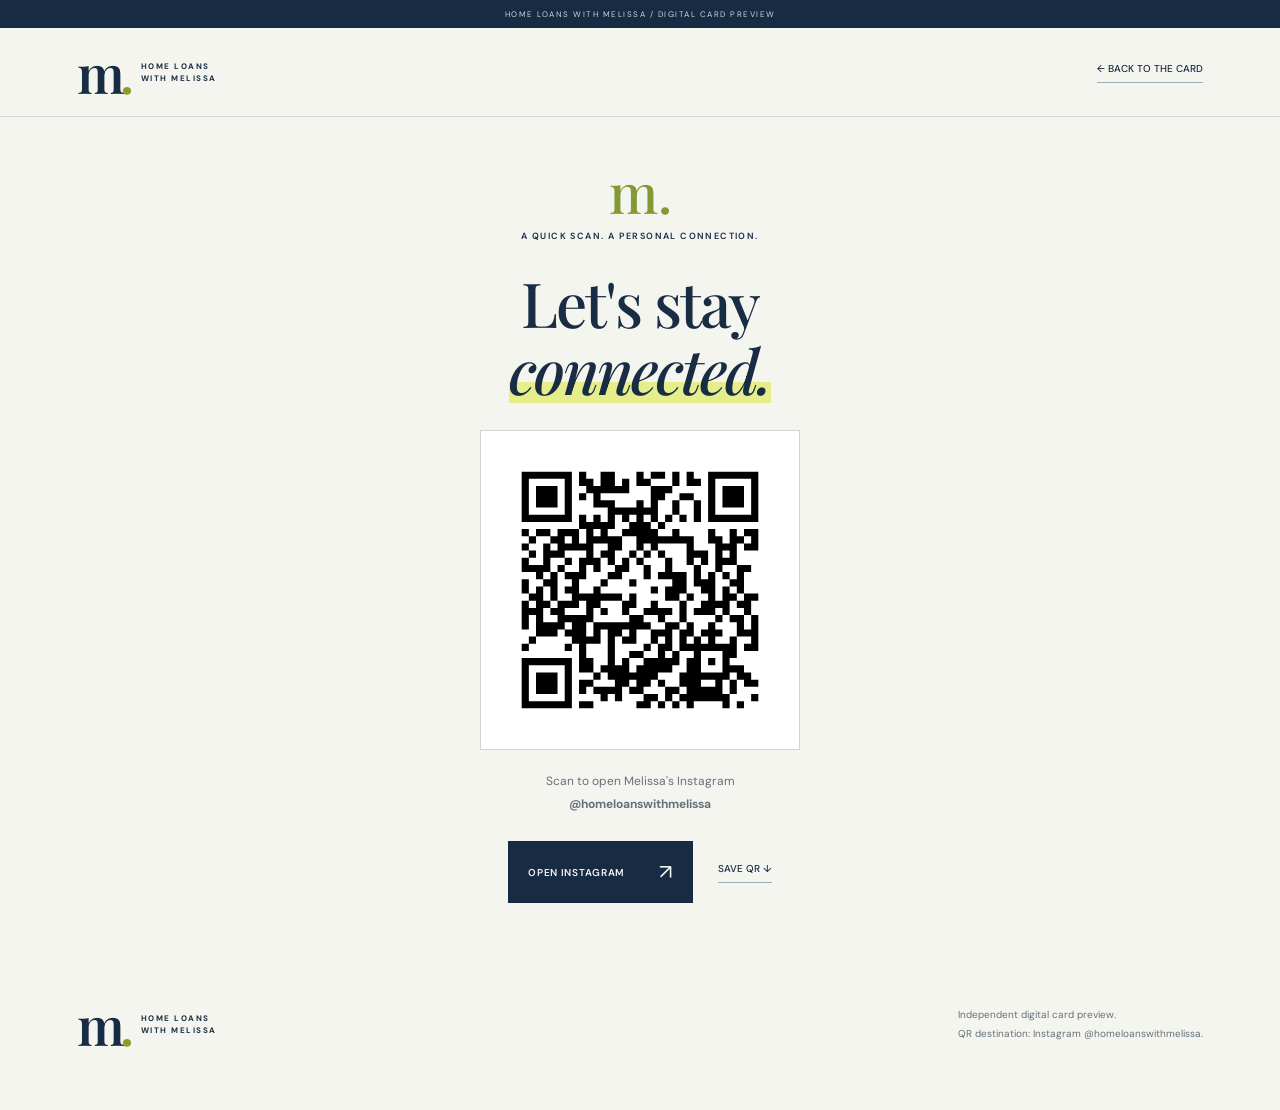
==== qr.html @ b6557d93 "Publish Melissa Monjaraz interactive digital card" ====
<!doctype html><html lang="en"><head><meta charset="utf-8"><meta name="viewport" content="width=device-width,initial-scale=1"><meta name="theme-color" content="#172b43"><title>Melissa Monjaraz · Instagram QR</title><link rel="stylesheet" href="style.css"></head><body><div class="preview">HOME LOANS WITH MELISSA / DIGITAL CARD PREVIEW</div><div class="page qr-page"><header><a class="brand" href="index.html" aria-label="Melissa Monjaraz home"><span class="monogram">m<span>.</span></span><span>HOME LOANS<br>WITH MELISSA</span></a><a class="text-link" href="index.html">← BACK TO THE CARD</a></header><main class="qr-main"><span aria-hidden="true">m.</span><p class="eyebrow">A QUICK SCAN. A PERSONAL CONNECTION.</p><h1>Let's stay<br><em>connected.</em></h1><div class="qr-box"><img class="qr-image" src="instagram-qr.svg" width="444" height="444" alt="Scan to open Instagram @homeloanswithmelissa"></div><p>Scan to open Melissa's Instagram<br><strong>@homeloanswithmelissa</strong></p><div class="qr-actions"><a class="button navy" href="https://www.instagram.com/homeloanswithmelissa/" target="_blank" rel="noopener">OPEN INSTAGRAM <span>↗</span></a><a class="text-link" href="instagram-qr.png" download="Melissa-Monjaraz-Instagram-QR.png">SAVE QR ↓</a></div></main><footer><div class="footer-top"><a class="brand" href="index.html"><span class="monogram">m<span>.</span></span><span>HOME LOANS<br>WITH MELISSA</span></a><p>Independent digital card preview.<br>QR destination: Instagram @homeloanswithmelissa.</p></div></footer></div></body></html>
---- style.css ----
@import url('https://fonts.googleapis.com/css2?family=DM+Sans:wght@400;500;600;700&family=Playfair+Display:ital,wght@0,500;0,600;1,500&display=swap');
:root{--navy:#172b43;--ink:#182d43;--lime:#e5ee8b;--paper:#f5f5ef;--blue:#e7edf0;--muted:#64717b;--line:#ced6d8}*{box-sizing:border-box}html{scroll-behavior:smooth;scroll-padding-top:25px}body{margin:0;background:#d8e0e3;color:var(--ink);font-family:'DM Sans',Arial,sans-serif}a{color:inherit;text-decoration:none}button{font:inherit;cursor:pointer}a:focus-visible,button:focus-visible{outline:3px solid #7e931a;outline-offset:5px}.skip{position:absolute;top:-100px;background:var(--lime);padding:12px;z-index:10}.skip:focus{top:0}.preview{background:var(--navy);color:#ccd5dc;text-align:center;font-size:8px;letter-spacing:1.5px;padding:9px 15px}.page{max-width:1400px;margin:auto;background:var(--paper);overflow:hidden}header{display:flex;align-items:center;justify-content:space-between;gap:20px;padding:23px 6%;border-bottom:1px solid var(--line)}.brand{display:inline-flex;align-items:center;gap:12px}.monogram{font:600 53px/.8 'Playfair Display',Georgia,serif;letter-spacing:-5px}.monogram>span{color:#8b9e29}.brand>span:last-child{font-size:8px;font-weight:700;line-height:1.55;letter-spacing:1.5px}nav{display:flex;align-items:center;gap:32px;font-size:11px}.qr-link{border:1px solid #bcc7cd;display:flex;gap:14px;align-items:center;padding:12px 17px;font-size:10px}.qr-link>span{font-size:18px}.hero{display:grid;grid-template-columns:1.05fr 1fr;gap:7%;padding:50px 6% 60px;align-items:center}.eyebrow{font-size:9px;font-weight:600;letter-spacing:1.4px;line-height:1.8}.hero .eyebrow{display:flex;align-items:center;gap:10px}.line{width:20px;height:2px;background:#8d9b3d}h1,h2,h3{font-family:'Playfair Display',Georgia,serif;font-weight:500}h1{font-size:clamp(56px,6.4vw,91px);line-height:1.08;letter-spacing:-3px;margin:25px 0}h1 em{font-weight:500;background:linear-gradient(transparent 65%,var(--lime) 65%,var(--lime) 90%,transparent 90%)}.intro{font-size:14px;line-height:1.9;color:var(--muted);margin:25px 0}.hero-actions{display:flex;align-items:center;gap:28px;flex-wrap:wrap}.button{font-size:10px;font-weight:600;letter-spacing:.7px;padding:17px 20px;display:inline-flex;align-items:center;justify-content:space-between;gap:34px;transition:background .15s}.button>span{font-size:21px;font-weight:400}.navy{background:var(--navy);color:var(--paper)}.navy:hover{background:#2a4966}.lime{background:var(--lime);color:var(--ink)}.lime:hover{background:#f1f7b9}.text-link{display:inline-flex;align-items:center;gap:20px;padding-bottom:7px;border-bottom:1px solid #9eacb5;font-size:10px;font-weight:500}.identity-note{display:flex;align-items:center;gap:14px;margin-top:34px}.tiny-mark{font-size:32px;color:#73834d}.identity-note p{font-size:12px;line-height:1.7;margin:0}.identity-note small{font-size:8px;color:var(--muted);letter-spacing:.8px}.hero-portrait{position:relative;padding:0 0 47px 20px}.portrait-frame{position:relative;aspect-ratio:1/1.17;background:#d9e2e8}.portrait-frame>img{width:100%;height:100%;object-fit:cover;object-position:50% 30%;display:block}.portrait-frame:after{content:'';position:absolute;inset:0;box-shadow:inset 0 -120px 80px -70px #102a4480;pointer-events:none}.portrait-caption{position:absolute;bottom:20px;left:20px;right:20px;z-index:1;display:flex;align-items:center;justify-content:space-between;gap:15px;color:white}.portrait-caption>span{font-size:8px;letter-spacing:1px;line-height:1.6}.portrait-caption>a{background:var(--paper);color:var(--navy);border-radius:50%;width:37px;height:37px;display:grid;place-items:center;font-size:20px}.portrait-label{position:absolute;bottom:0;left:0;right:25px;padding:20px 25px;background:var(--navy);color:var(--paper);display:flex;align-items:end;justify-content:space-between;gap:20px}.portrait-label:before{content:'';position:absolute;left:0;top:0;bottom:0;width:5px;background:var(--lime)}.portrait-label>strong{font:500 30px/1.1 'Playfair Display',Georgia,serif;letter-spacing:-.6px}.portrait-label>span{font-size:7px;letter-spacing:1px;line-height:1.7;color:#cad3d9}.quick-connect{margin:0 6%;border-top:1px solid var(--line);border-bottom:1px solid var(--line);display:grid;grid-template-columns:repeat(3,1fr)}.quick-connect>a{padding:25px 25px 25px 0;display:grid;grid-template-columns:1fr auto;gap:10px;border-right:1px solid var(--line)}.quick-connect>a:not(:first-child){padding-left:25px}.quick-connect>a:last-child{border:0;padding-right:0}.quick-connect small{font-size:8px;letter-spacing:1px;color:var(--muted);grid-column:1}.quick-connect span{font-size:16px;font-weight:500;grid-column:1}.quick-connect b{font-size:22px;font-weight:400;grid-column:2;grid-row:1/3;align-self:center}.quick-connect>a:hover>span{color:#73851c}.conversation{display:grid;grid-template-columns:.9fr 1.15fr;gap:9%;padding:65px 6%;align-items:center}h2{font-size:clamp(38px,4vw,55px);line-height:1.15;letter-spacing:-1.8px;margin:20px 0}h2 em{font-weight:500;color:#55718b}.section-intro>p:not(.eyebrow){font-size:13px;line-height:1.9;color:var(--muted);max-width:340px;margin:24px 0}.section-intro>.text-link{margin-top:8px}.topic-card{border:1px solid var(--line);background:#fff}.topic-tabs{padding:12px 25px 0}.topic-tabs button{display:flex;align-items:center;gap:15px;width:100%;border:0;border-bottom:1px solid var(--line);padding:17px 0;background:none;color:var(--muted);text-align:left;font-size:13px}.topic-tabs button>small{font-size:8px}.topic-tabs button>span{flex:1}.topic-tabs button>b{font-size:18px;font-weight:400}.topic-tabs [aria-selected=true]{color:var(--navy);font-weight:600}.topic-tabs [aria-selected=true]>small{background:var(--lime);padding:5px;margin-left:-5px}.topic-panel{padding:25px 30px 30px;background:var(--blue);position:relative;min-height:320px}.topic-icon{position:absolute;right:27px;top:27px;font-size:37px;color:#667d8c}.topic-panel h3{font-size:35px;line-height:1.15;letter-spacing:-1px;margin:17px 0}.topic-panel>p:not(.eyebrow){font-size:12px;line-height:1.8;color:#536675;max-width:310px;min-height:45px;margin-bottom:22px}.topic-panel .eyebrow{font-size:8px}.topic-panel .button{font-size:9px;gap:25px}.email-note{font-size:8px;line-height:1.7;color:var(--muted);display:block;margin-top:13px}.meet{display:grid;grid-template-columns:.8fr 1fr;gap:10%;background:#e4eae9;padding:50px 8%;align-items:center}.meet-photo{padding:12px;border:1px solid #b1bfc2;transform:rotate(-2deg);background:#f5f5ef}.meet-photo img{display:block;width:100%;height:auto;aspect-ratio:1/1.08;object-fit:cover;object-position:50% 35%}.meet-photo>span{font-size:7px;letter-spacing:1px;display:block;padding:15px 2px 4px;color:var(--muted)}.meet-copy h2{font-size:43px}.meet-copy>p:not(.eyebrow){font-size:13px;line-height:1.9;color:#536574;margin:23px 0}.credentials{display:flex;align-items:end;justify-content:space-between;gap:20px;border-top:1px solid #b3c1c7;padding-top:20px;margin-top:30px}.credentials small{display:block;font-size:7px;letter-spacing:1px;color:var(--muted)}.credentials strong{display:block;font-size:15px;font-weight:500;margin-top:9px}.credentials a{font-size:8px;letter-spacing:.5px}.contact{background:var(--navy);color:var(--paper);padding:55px 6%;display:grid;grid-template-columns:.9fr 1.15fr;gap:9%}.contact h2 em{color:var(--lime)}.contact>div>p:not(.eyebrow){font-size:13px;line-height:1.9;color:#c2ccd4;margin:24px 0}.contact-links>a{border-bottom:1px solid #43576a;padding:19px 0;display:grid;grid-template-columns:1fr auto;gap:9px}.contact-links small{font-size:8px;letter-spacing:1px;color:#c2ccd4;grid-column:1}.contact-links>a>span{font-size:18px;grid-column:1;overflow-wrap:anywhere}.contact-links b{font-size:22px;font-weight:400;grid-column:2;grid-row:1/3;align-self:center;color:var(--lime)}.contact-links>a:hover>span{color:var(--lime)}#share{width:100%;border:1px solid #7f91a0;padding:15px 18px;background:none;color:var(--paper);display:flex;justify-content:space-between;font-size:9px;letter-spacing:1px;margin-top:25px}#share-status{font-size:10px;color:#c2ccd4;min-height:12px;margin-bottom:0}footer{padding:32px 6%;background:var(--paper)}.footer-top{display:flex;justify-content:space-between;align-items:center;gap:25px;padding-bottom:25px}.footer-top p{font-size:10px;line-height:1.9;color:var(--muted)}.footer-top>a:last-child{font-size:9px;letter-spacing:.7px}.footer-note{border-top:1px solid var(--line);padding-top:18px;display:flex;gap:30px;justify-content:space-between;align-items:center}.footer-note p{font-size:9px;color:var(--muted);line-height:1.9;max-width:650px;margin:0}.footer-note>a{font-size:9px;white-space:nowrap}.mobile-cta{display:none}.qr-main{padding:50px 20px 60px;text-align:center;min-height:70vh}.qr-main>span{font:500 55px/.9 'Playfair Display',Georgia,serif;color:#829936}.qr-main h1{font-size:62px;letter-spacing:-2px;margin:25px 0}.qr-main p:not(.eyebrow){font-size:12px;line-height:1.9;color:var(--muted)}.qr-box{background:#fff;padding:12px;border:1px solid var(--line);width:min(320px,100%);margin:27px auto 20px;flex-shrink:0}.qr-image{display:block;width:100%;max-width:100%;height:auto!important;aspect-ratio:1/1;object-fit:contain;flex-shrink:0;background:white}.qr-actions{display:flex;justify-content:center;align-items:center;gap:25px;margin-top:25px}
@media(max-width:900px){h1{font-size:69px}.hero{gap:5%}.hero-portrait{padding-left:10px}.portrait-label{padding:17px 20px;right:15px}.portrait-label>strong{font-size:25px}.portrait-label>span{font-size:6px}.conversation,.contact{gap:6%}.topic-panel{padding:23px}.topic-panel .button{font-size:8px;gap:20px;padding:16px}.quick-connect span{font-size:14px}.meet-copy h2{font-size:36px}.footer-note{align-items:start;flex-direction:column;gap:14px}}
@media(max-width:650px){header{padding:20px 6%}.brand{gap:10px}.monogram{font-size:45px}.brand>span:last-child{font-size:7px;letter-spacing:1px}nav>a:first-child{display:none}.qr-link{padding:10px 12px;font-size:9px;gap:10px}.hero{display:flex;flex-direction:column;align-items:stretch;padding:30px 7% 35px;gap:35px}.hero .eyebrow{font-size:8px;letter-spacing:.8px;gap:8px}.line{width:15px}h1{font-size:clamp(52px,15.7vw,75px);letter-spacing:-2px;margin:24px 0}.intro{font-size:13px;margin:22px 0}.hero-actions{gap:23px}.button{font-size:9px;gap:27px;padding:16px 18px}.text-link{font-size:9px;gap:15px}.identity-note{margin-top:26px}.identity-note small{font-size:7px}.hero-portrait{padding:0 0 44px 12px}.portrait-frame{aspect-ratio:1/1.1}.portrait-frame>img{object-position:50% 20%}.portrait-label{padding:17px 20px;right:17px;bottom:0}.portrait-label>strong{font-size:27px}.portrait-label>span{font-size:6px}.portrait-caption{left:15px;right:15px;bottom:18px}.portrait-caption>span{font-size:7px}.quick-connect{grid-template-columns:1fr;margin:0 7%}.quick-connect>a{border:0;border-bottom:1px solid var(--line);padding:19px 0!important;gap:8px}.quick-connect>a:last-child{border:0}.quick-connect small{font-size:7px}.quick-connect span{font-size:16px}.conversation{grid-template-columns:1fr;padding:38px 7%;gap:28px}h2{font-size:39px;letter-spacing:-1.3px}.eyebrow{font-size:8px;letter-spacing:1px}.section-intro>p:not(.eyebrow){font-size:13px;max-width:100%;margin:20px 0}.topic-tabs{padding:8px 20px 0}.topic-tabs button{font-size:13px;padding:17px 0}.topic-panel{padding:24px 22px;min-height:325px}.topic-panel h3{font-size:34px}.topic-panel>p:not(.eyebrow){font-size:12px;min-height:0}.topic-panel .button{font-size:8px;gap:24px;padding:16px}.topic-icon{font-size:32px;right:22px;top:22px}.email-note{font-size:8px}.meet{grid-template-columns:1fr;padding:38px 7%;gap:30px}.meet-photo{width:88%;max-width:330px;margin:auto}.meet-copy h2{font-size:36px}.meet-copy>p:not(.eyebrow){font-size:13px;margin:21px 0}.credentials small{font-size:7px}.contact{grid-template-columns:1fr;padding:38px 7%;gap:20px}.contact-links>a>span{font-size:17px}.contact-links small{font-size:7px}.contact h2{font-size:42px}.contact>div>p:not(.eyebrow){font-size:13px;margin:20px 0}.footer-top{align-items:start;flex-wrap:wrap;gap:20px;padding-bottom:20px}.footer-top p{order:3;width:100%;margin:0;font-size:10px}.footer-top>a:last-child{font-size:8px}.footer-note{gap:17px}.footer-note p{font-size:9px}footer{padding:28px 7% 100px}.mobile-cta{display:flex;position:fixed;z-index:4;bottom:12px;left:15px;right:15px;padding:17px 15px;background:var(--lime);color:var(--navy);box-shadow:0 6px 24px #172b4333;border:1px solid #d5df7b;align-items:center;justify-content:space-between;gap:15px;font-size:9px;font-weight:600}.mobile-cta>span{font-size:6px;letter-spacing:.4px;font-weight:500}.preview{font-size:6px;letter-spacing:1px}.qr-main{padding:35px 20px 45px}.qr-main h1{font-size:52px}.qr-box{max-width:280px}.qr-actions{gap:23px;flex-wrap:wrap}.qr-page footer{padding-bottom:28px}}@media(max-width:350px){.brand>span:last-child{font-size:6px}.qr-link{font-size:8px;padding:10px}.hero .eyebrow{font-size:7px}.portrait-label>strong{font-size:23px}.portrait-label>span{font-size:5px}.topic-panel .button{gap:15px;font-size:7px}.topic-panel{padding:23px 18px}.contact-links>a>span{font-size:15px}.mobile-cta{font-size:8px}.mobile-cta>span{font-size:5px}.qr-main h1{font-size:46px}}@media(prefers-reduced-motion:reduce){html{scroll-behavior:auto}*{transition:none!important}}

.portrait-caption{bottom:88px}@media(max-width:650px){.portrait-caption{bottom:85px}}
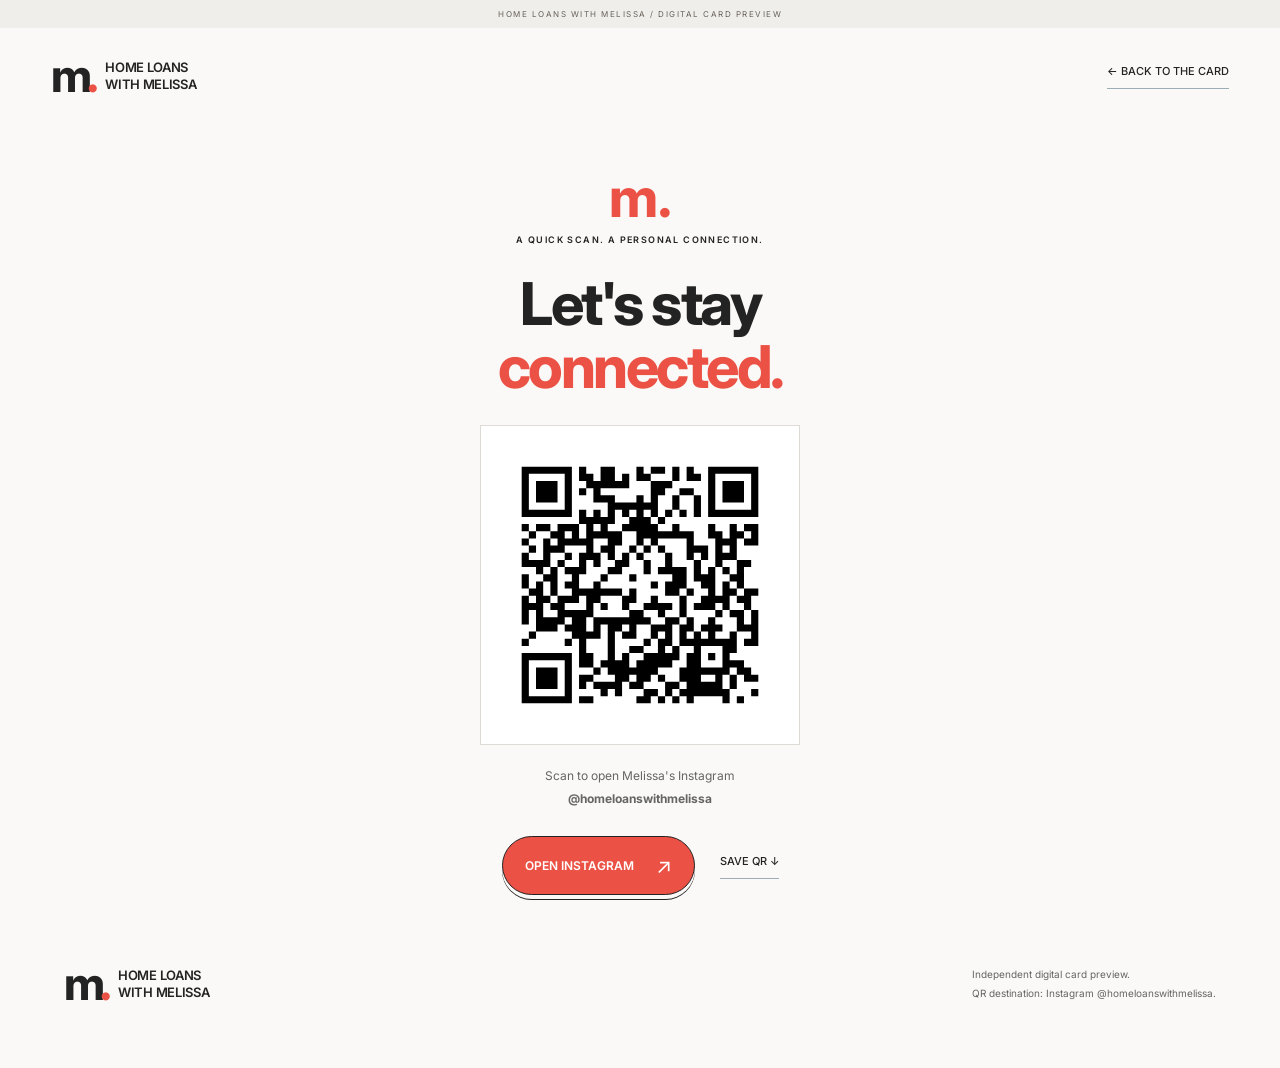
==== commit 5659527f: "Align Melissa card with Forward Loans visual structure" ====
--- a/qr.html
+++ b/qr.html
@@ -1 +1 @@
-<!doctype html><html lang="en"><head><meta charset="utf-8"><meta name="viewport" content="width=device-width,initial-scale=1"><meta name="theme-color" content="#172b43"><title>Melissa Monjaraz · Instagram QR</title><link rel="stylesheet" href="style.css"></head><body><div class="preview">HOME LOANS WITH MELISSA / DIGITAL CARD PREVIEW</div><div class="page qr-page"><header><a class="brand" href="index.html" aria-label="Melissa Monjaraz home"><span class="monogram">m<span>.</span></span><span>HOME LOANS<br>WITH MELISSA</span></a><a class="text-link" href="index.html">← BACK TO THE CARD</a></header><main class="qr-main"><span aria-hidden="true">m.</span><p class="eyebrow">A QUICK SCAN. A PERSONAL CONNECTION.</p><h1>Let's stay<br><em>connected.</em></h1><div class="qr-box"><img class="qr-image" src="instagram-qr.svg" width="444" height="444" alt="Scan to open Instagram @homeloanswithmelissa"></div><p>Scan to open Melissa's Instagram<br><strong>@homeloanswithmelissa</strong></p><div class="qr-actions"><a class="button navy" href="https://www.instagram.com/homeloanswithmelissa/" target="_blank" rel="noopener">OPEN INSTAGRAM <span>↗</span></a><a class="text-link" href="instagram-qr.png" download="Melissa-Monjaraz-Instagram-QR.png">SAVE QR ↓</a></div></main><footer><div class="footer-top"><a class="brand" href="index.html"><span class="monogram">m<span>.</span></span><span>HOME LOANS<br>WITH MELISSA</span></a><p>Independent digital card preview.<br>QR destination: Instagram @homeloanswithmelissa.</p></div></footer></div></body></html>
+<!doctype html><html lang="en"><head><meta charset="utf-8"><meta name="viewport" content="width=device-width,initial-scale=1"><meta name="theme-color" content="#faf9f7"><title>Melissa Monjaraz · Instagram QR</title><link rel="stylesheet" href="forward.css"></head><body><div class="preview">HOME LOANS WITH MELISSA / DIGITAL CARD PREVIEW</div><div class="page qr-page"><header><a class="brand" href="index.html" aria-label="Melissa Monjaraz home"><span class="monogram">m<span>.</span></span><span>HOME LOANS<br>WITH MELISSA</span></a><a class="text-link" href="index.html">← BACK TO THE CARD</a></header><main class="qr-main"><span aria-hidden="true">m.</span><p class="eyebrow">A QUICK SCAN. A PERSONAL CONNECTION.</p><h1>Let's stay<br><em>connected.</em></h1><div class="qr-box"><img class="qr-image" src="instagram-qr.svg" width="444" height="444" alt="Scan to open Instagram @homeloanswithmelissa"></div><p>Scan to open Melissa's Instagram<br><strong>@homeloanswithmelissa</strong></p><div class="qr-actions"><a class="button navy" href="https://www.instagram.com/homeloanswithmelissa/" target="_blank" rel="noopener">OPEN INSTAGRAM <span>↗</span></a><a class="text-link" href="instagram-qr.png" download="Melissa-Monjaraz-Instagram-QR.png">SAVE QR ↓</a></div></main><footer><div class="footer-top"><a class="brand" href="index.html"><span class="monogram">m<span>.</span></span><span>HOME LOANS<br>WITH MELISSA</span></a><p>Independent digital card preview.<br>QR destination: Instagram @homeloanswithmelissa.</p></div></footer></div></body></html>
--- a/forward.css
+++ b/forward.css
@@ -0,0 +1,7 @@
+@import url('style.css');
+@import url('https://fonts.googleapis.com/css2?family=Inter:wght@400;500;600;700;750;800&display=swap');
+:root{--navy:#232323;--ink:#232323;--lime:#eb5245;--paper:#faf9f7;--blue:#f0eeea;--muted:#656565;--line:#dedbd6;--accent:#eb5245}body{background:#eae7e2;font-family:Inter,Arial,sans-serif}.preview{background:#f0eeea;color:#68615b;font-size:8px}.page{max-width:1440px}header{padding:27px 4%;border:0}.brand{gap:12px}.monogram{font:750 46px/.9 Inter,Arial,sans-serif;letter-spacing:-5px}.monogram>span{color:var(--accent)}.brand>span:last-child{font-size:13px;line-height:1.3;font-weight:600;letter-spacing:-.3px}nav{font-size:12px;gap:28px}.qr-link{border:0;padding:0;gap:9px}.profile-nav{border:1.5px solid var(--ink);padding:15px 20px;border-radius:50px;font-weight:600}.profile-nav:hover{background:var(--ink);color:white}.hero{grid-template-columns:1.08fr 1fr;gap:5%;padding:55px 5% 75px}.line{height:3px;background:var(--accent)}h1,h2,h3{font-family:Inter,Arial,sans-serif;font-weight:750;letter-spacing:-2px}h1{font-size:clamp(48px,4.8vw,69px);line-height:1.06;margin:25px 0 30px}h1 em{font-style:normal;color:var(--accent);background:none;font-weight:750}.hero-lead{font-size:15px;font-weight:700;line-height:1.65;max-width:400px;margin:0 0 13px}.intro{font-size:14px;max-width:410px;margin:0 0 29px;line-height:1.8}.button{border-radius:50px;min-height:52px;font-size:12px;padding:16px 22px;gap:22px;letter-spacing:0}.navy,.lime{background:var(--accent);color:white;border:1.5px solid var(--ink);box-shadow:0 4px 0 var(--paper),0 5px 0 var(--ink)}.navy:hover,.lime:hover{background:#d4473c}.text-link{font-size:11px;line-height:1.7}.identity-note{display:block;margin:30px 0 0;font-size:11px;font-weight:600;line-height:1.7}.identity-note>span{display:block;font-size:9px;color:var(--muted);font-weight:400;margin-top:3px}.hero-portrait{margin:10px 0 0 10px;isolation:isolate;padding:20px 15px 50px 35px}.portrait-backdrop{position:absolute;inset:0 0 25px 25px;background:var(--ink);border-radius:33% 44% 20% 37% / 24% 28% 43% 43%;transform:rotate(7deg);z-index:-1}.portrait-frame{aspect-ratio:1/1.18;overflow:hidden;border:3px solid var(--ink);border-radius:35% 27% 28% 18% / 24% 22% 33% 35%;background:#e4e4e4;transform:rotate(-2deg)}.portrait-frame:after{display:none}.portrait-frame>img{object-position:50% 25%;transform:rotate(2deg) scale(1.05)}.resource-card{position:absolute;bottom:54px;left:-30px;width:230px;background:#fff;border-radius:17px;padding:20px;box-shadow:0 12px 35px #2323230c}.resource-card>strong{font-size:12px;display:block;padding-bottom:13px;border-bottom:1px solid #e9e7e4}.resource-card>a{display:flex;align-items:center;gap:11px;padding-top:15px;font-size:11px;font-weight:600}.resource-card small{display:block;font-size:8px;color:#777;font-weight:400;margin-top:5px}.resource-icon{background:var(--accent);color:white;display:grid;place-items:center;width:32px;height:32px;flex-shrink:0;border-radius:50%;font-size:17px}.resource-card b{font-size:13px;font-weight:400;margin-left:auto}.portrait-tag{position:absolute;bottom:0;right:17px;text-align:right;font-size:12px;font-weight:600;line-height:1.6}.portrait-tag small{font-size:7px;letter-spacing:.5px;font-weight:400}.quick-connect{gap:18px;margin:0 5%;padding:26px 0 0;border-bottom:0}.quick-connect>a,.quick-connect>a:not(:first-child),.quick-connect>a:last-child{padding:24px;border:1px solid var(--line);border-radius:18px;background:#fff;gap:12px}.quick-connect span{font-size:15px;font-weight:600;letter-spacing:-.3px}.quick-connect b{color:var(--accent)}.conversation{padding:80px 5%;gap:8%}h2{font-size:clamp(35px,3.5vw,49px);line-height:1.12;letter-spacing:-1.8px}h2 em{font-style:normal;font-weight:750;color:#75716c}.section-intro>p:not(.eyebrow){font-size:14px}.topic-card{border:0;border-radius:24px;background:#f0eeea;padding:18px}.topic-tabs{display:flex;gap:7px;padding:0 0 16px}.topic-tabs button{border:1px solid #d0ccc5;border-radius:22px;padding:10px 11px;font-size:10px;line-height:1.4;flex:1;gap:6px;min-height:53px}.topic-tabs button>small{font-size:7px}.topic-tabs button>b{display:none}.topic-tabs [aria-selected=true]{background:var(--ink);color:white;border-color:var(--ink)}.topic-tabs [aria-selected=true]>small{padding:0;margin:0;background:none}.topic-panel{border-radius:17px;background:#fff;padding:27px;min-height:330px}.topic-panel h3{font-size:34px;line-height:1.12;letter-spacing:-1.4px}.topic-icon{color:var(--accent);font-size:29px}.topic-panel .button{font-size:10px;gap:25px;padding:14px 18px;min-height:49px}.email-note{margin-top:19px}.meet{background:#f0eeea;padding:60px 8%}.meet-photo{padding:0 10px 28px 0;transform:none;border:0;background:none;isolation:isolate}.meet-photo:before{content:'';position:absolute;inset:12px -9px 20px 12px;background:#242424;border-radius:28px 100px 32px 80px;z-index:-1;transform:rotate(3deg)}.meet-photo img{aspect-ratio:1/1.05;border-radius:28px 100px 32px 80px;object-position:50% 30%}.meet-photo>span{position:absolute;bottom:0;left:3px;padding:0}.meet-copy h2{font-size:40px}.meet-copy>p:not(.eyebrow){color:var(--muted)}.contact{border-radius:30px;margin:65px 5% 45px;padding:45px 5%;gap:8%}.contact h2 em{color:#ff8a7d}.contact .button{box-shadow:none;border-color:#fff6}.contact-links b{color:#ff9388}.contact-links>a:hover>span{color:#ff9388}.contact-links>a>span{font-size:17px}#share{background:#fff;color:var(--ink);border:0;border-radius:40px;font-size:11px;font-weight:600;letter-spacing:0}footer{padding:0 5% 30px}.qr-main>span{font-family:Inter,Arial,sans-serif;font-weight:750;color:var(--accent)}.qr-main h1{font-family:Inter,Arial,sans-serif;font-size:59px;letter-spacing:-2.5px}.qr-main h1 em{font-weight:750;color:var(--accent)}
+@media(max-width:1000px){nav{gap:18px;font-size:11px}.profile-nav{padding:13px 16px}.hero{gap:4%;padding-top:40px}h1{font-size:56px}.resource-card{width:198px;padding:17px;left:-16px}.resource-card small{font-size:7px}.portrait-tag{right:10px}.hero-actions{gap:20px}.hero-actions .text-link{font-size:10px}.quick-connect>a,.quick-connect>a:not(:first-child),.quick-connect>a:last-child{padding:20px 17px}.quick-connect span{font-size:13px}.conversation{gap:6%}.topic-card{padding:13px}.topic-panel{padding:24px}.topic-tabs{gap:5px}.topic-tabs button{font-size:9px;padding:9px}.meet-copy h2{font-size:35px}.contact-links>a>span{font-size:15px}}
+@media(max-width:700px){header{padding:22px 6%;gap:17px}.brand{gap:9px}.monogram{font-size:39px}.brand>span:last-child{font-size:10px;letter-spacing:-.2px}nav{gap:13px}nav>a:first-child,nav>a:nth-child(2){display:none}.qr-link{font-size:9px;gap:6px}.qr-link>span{font-size:16px}.profile-nav{font-size:9px;padding:12px}.hero{display:flex;flex-direction:column;align-items:stretch;padding:29px 6% 40px;gap:29px}.hero .eyebrow{font-size:8px;letter-spacing:.4px;gap:8px}.line{width:15px}h1{font-size:clamp(43px,11.8vw,65px);letter-spacing:-1.8px;line-height:1.07;margin:23px 0 25px}.hero-lead{font-size:14px;max-width:330px;line-height:1.6}.intro{font-size:13px;max-width:100%;line-height:1.8;margin-bottom:25px}.hero-actions{gap:22px;align-items:start;flex-direction:column}.button{font-size:11px;padding:15px 20px;gap:27px;min-height:50px}.identity-note{margin-top:24px;font-size:10px}.identity-note>span{font-size:8px}.hero-portrait{padding:15px 11px 49px 24px;margin:12px 8px 0 22px}.portrait-frame{aspect-ratio:1/1.09;border-width:2px}.portrait-backdrop{inset:0 -2px 27px 10px}.resource-card{left:-29px;bottom:45px;width:191px;padding:17px;border-radius:14px}.resource-card>strong{font-size:10px;padding-bottom:10px}.resource-card>a{font-size:9px;gap:9px;padding-top:12px}.resource-card small{font-size:7px}.resource-icon{width:27px;height:27px;font-size:14px}.resource-card b{font-size:12px}.portrait-tag{font-size:10px;bottom:0;right:10px}.portrait-tag small{font-size:6px}.quick-connect{grid-template-columns:1fr;margin:0 6%;gap:10px;padding-top:23px}.quick-connect>a,.quick-connect>a:not(:first-child),.quick-connect>a:last-child{padding:20px!important;border-radius:16px;border:1px solid var(--line);gap:10px}.quick-connect span{font-size:16px}.conversation{grid-template-columns:1fr;padding:44px 6%;gap:28px}h2{font-size:36px;line-height:1.12;letter-spacing:-1.5px}.section-intro>p:not(.eyebrow){font-size:13px;max-width:100%}.topic-tabs{gap:6px;padding-bottom:13px}.topic-tabs button{font-size:9px;padding:10px 8px;gap:5px;min-height:54px;flex-direction:column;align-items:start;justify-content:center;border-radius:16px}.topic-tabs small{font-size:6px}.topic-card{padding:12px;border-radius:21px}.topic-panel{padding:24px 19px;min-height:330px}.topic-panel h3{font-size:31px}.topic-panel .button{font-size:8px;gap:20px;min-height:47px;padding:13px 16px}.meet{grid-template-columns:1fr;gap:31px;padding:40px 7%}.meet-photo{width:88%;max-width:330px;margin:auto}.meet-copy h2{font-size:34px}.contact{grid-template-columns:1fr;margin:40px 5% 35px;padding:32px 7%;gap:18px;border-radius:23px}.contact h2{font-size:37px}.contact-links>a>span{font-size:15px}#share{font-size:10px;padding:15px 18px}footer{padding:0 6% 100px}.mobile-cta{background:var(--accent);color:white;border:1px solid #fff8;border-radius:50px;padding:17px 20px;font-size:9px;box-shadow:0 8px 24px #23232330}.qr-main h1{font-size:49px;letter-spacing:-2px}.qr-page footer{padding-bottom:25px}}
+@media(max-width:350px){header{padding-left:5%;padding-right:5%}.brand>span:last-child{font-size:9px}.monogram{font-size:35px}nav{gap:9px}.profile-nav{font-size:8px;padding:11px}.qr-link{font-size:8px}.resource-card{width:174px;padding:14px}.resource-card small{font-size:6px}.resource-card>a{font-size:8px}.hero .eyebrow{font-size:7px}.contact-links>a>span{font-size:13px}.topic-panel .button{font-size:7px;gap:15px}.mobile-cta{font-size:8px}.qr-main h1{font-size:42px}}
+.meet-photo{position:relative}
